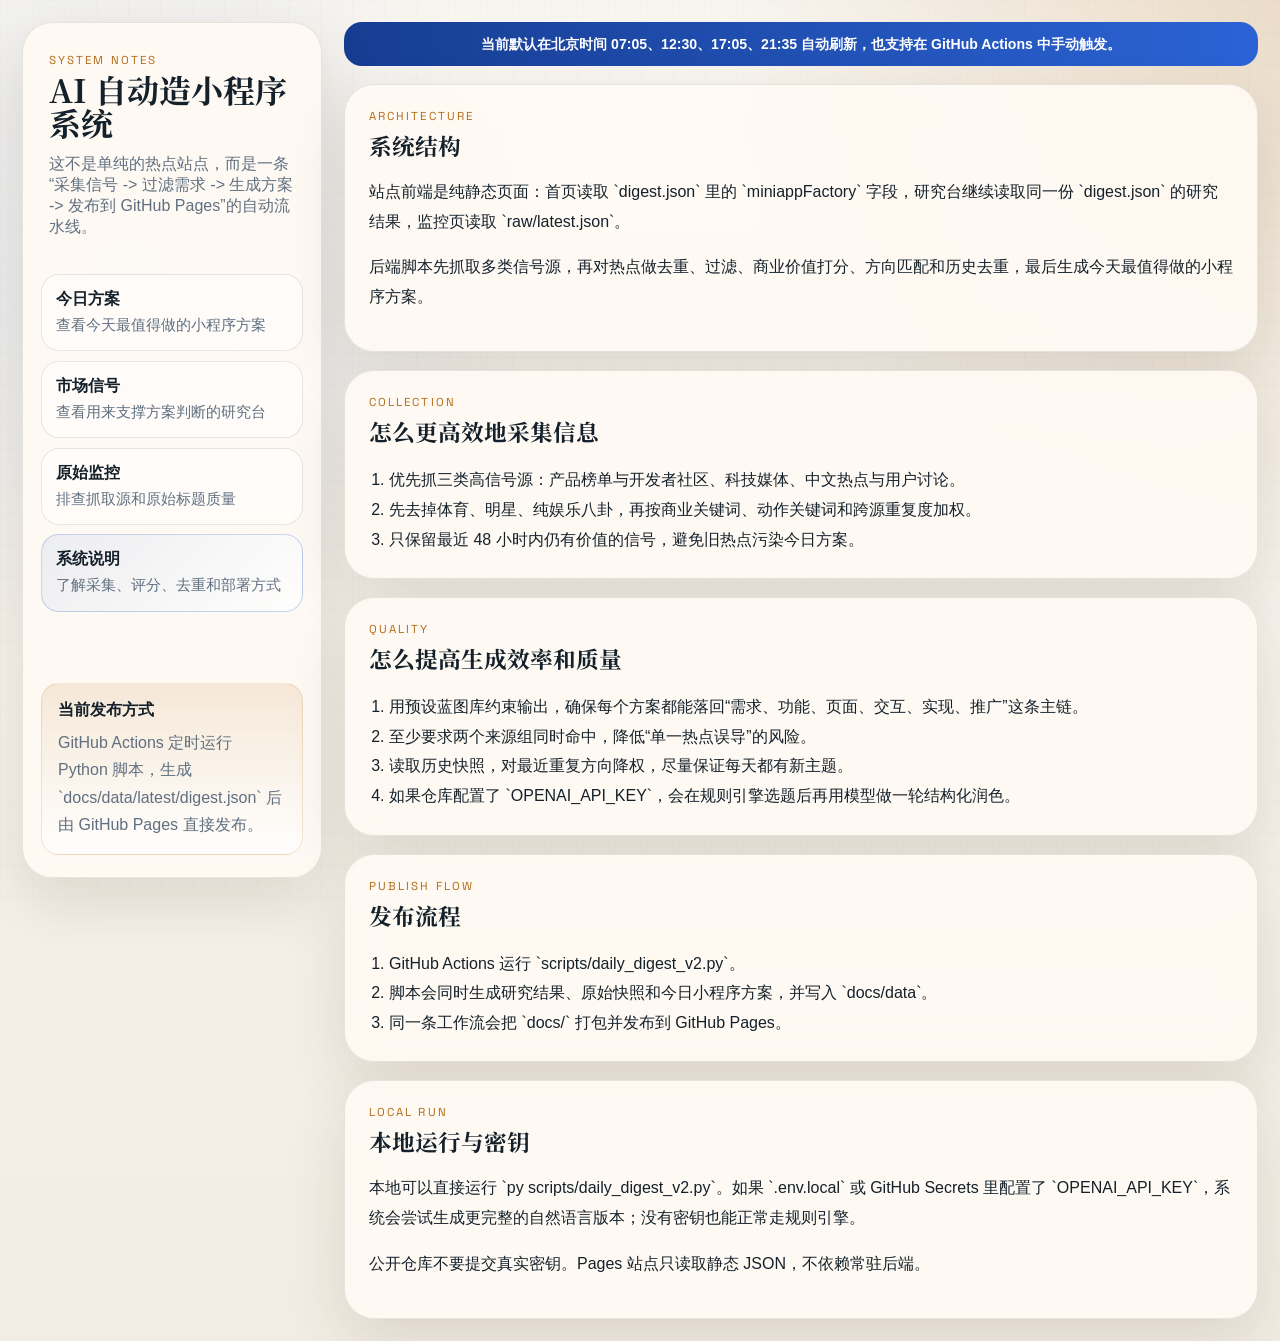
==== docs/about.html @ 127fc67e "feat: create daily miniapp factory site" ====
<!doctype html>
<html lang="zh-CN">
  <head>
    <meta charset="utf-8" />
    <meta name="viewport" content="width=device-width, initial-scale=1" />
    <title>系统说明 | AI 自动造小程序系统</title>
    <meta
      name="description"
      content="了解每日小程序方案系统的采集策略、质量控制、自动生成与 GitHub Pages 发布流程。"
    />
    <link rel="icon" href="./favicon.svg" type="image/svg+xml" />
    <link rel="preconnect" href="https://fonts.googleapis.com" />
    <link rel="preconnect" href="https://fonts.gstatic.com" crossorigin />
    <link
      href="https://fonts.googleapis.com/css2?family=Noto+Serif+SC:wght@600;700&family=IBM+Plex+Sans+SC:wght@400;500;600;700&family=Space+Grotesk:wght@500;700&display=swap"
      rel="stylesheet"
    />
    <link rel="stylesheet" href="./assets/app.css" />
  </head>
  <body data-page="about">
    <div class="app-shell">
      <aside class="app-sidebar">
        <div class="sidebar-brand">
          <p class="eyebrow">System Notes</p>
          <h1>AI 自动造小程序系统</h1>
          <p class="sidebar-copy">
            这不是单纯的热点站点，而是一条“采集信号 -> 过滤需求 -> 生成方案 -> 发布到 GitHub Pages”的自动流水线。
          </p>
        </div>

        <nav class="page-nav" aria-label="站点菜单">
          <a class="page-link" href="./index.html">
            <span class="page-link-title">今日方案</span>
            <span class="page-link-copy">查看今天最值得做的小程序方案</span>
          </a>
          <a class="page-link" href="./research.html">
            <span class="page-link-title">市场信号</span>
            <span class="page-link-copy">查看用来支撑方案判断的研究台</span>
          </a>
          <a class="page-link" href="./monitor.html">
            <span class="page-link-title">原始监控</span>
            <span class="page-link-copy">排查抓取源和原始标题质量</span>
          </a>
          <a class="page-link is-active" href="./about.html">
            <span class="page-link-title">系统说明</span>
            <span class="page-link-copy">了解采集、评分、去重和部署方式</span>
          </a>
        </nav>

        <section class="sidebar-note">
          <p class="sidebar-note-title">当前发布方式</p>
          <p class="sidebar-note-copy">
            GitHub Actions 定时运行 Python 脚本，生成 `docs/data/latest/digest.json` 后由 GitHub Pages 直接发布。
          </p>
        </section>
      </aside>

      <main class="app-main about-layout">
        <div class="update-banner">
          当前默认在北京时间 07:05、12:30、17:05、21:35 自动刷新，也支持在 GitHub Actions 中手动触发。
        </div>

        <section class="summary-card">
          <div class="section-head">
            <div>
              <p class="eyebrow">Architecture</p>
              <h3>系统结构</h3>
            </div>
          </div>
          <div class="about-copy">
            <p>
              站点前端是纯静态页面：首页读取 `digest.json` 里的 `miniappFactory` 字段，研究台继续读取同一份
              `digest.json` 的研究结果，监控页读取 `raw/latest.json`。
            </p>
            <p>
              后端脚本先抓取多类信号源，再对热点做去重、过滤、商业价值打分、方向匹配和历史去重，最后生成今天最值得做的小程序方案。
            </p>
          </div>
        </section>

        <section class="panel-card">
          <div class="section-head">
            <div>
              <p class="eyebrow">Collection</p>
              <h3>怎么更高效地采集信息</h3>
            </div>
          </div>
          <ol class="step-list">
            <li>优先抓三类高信号源：产品榜单与开发者社区、科技媒体、中文热点与用户讨论。</li>
            <li>先去掉体育、明星、纯娱乐八卦，再按商业关键词、动作关键词和跨源重复度加权。</li>
            <li>只保留最近 48 小时内仍有价值的信号，避免旧热点污染今日方案。</li>
          </ol>
        </section>

        <section class="panel-card">
          <div class="section-head">
            <div>
              <p class="eyebrow">Quality</p>
              <h3>怎么提高生成效率和质量</h3>
            </div>
          </div>
          <ol class="step-list">
            <li>用预设蓝图库约束输出，确保每个方案都能落回“需求、功能、页面、交互、实现、推广”这条主链。</li>
            <li>至少要求两个来源组同时命中，降低“单一热点误导”的风险。</li>
            <li>读取历史快照，对最近重复方向降权，尽量保证每天都有新主题。</li>
            <li>如果仓库配置了 `OPENAI_API_KEY`，会在规则引擎选题后再用模型做一轮结构化润色。</li>
          </ol>
        </section>

        <section class="panel-card">
          <div class="section-head">
            <div>
              <p class="eyebrow">Publish Flow</p>
              <h3>发布流程</h3>
            </div>
          </div>
          <ol class="step-list">
            <li>GitHub Actions 运行 `scripts/daily_digest_v2.py`。</li>
            <li>脚本会同时生成研究结果、原始快照和今日小程序方案，并写入 `docs/data`。</li>
            <li>同一条工作流会把 `docs/` 打包并发布到 GitHub Pages。</li>
          </ol>
        </section>

        <section class="panel-card">
          <div class="section-head">
            <div>
              <p class="eyebrow">Local Run</p>
              <h3>本地运行与密钥</h3>
            </div>
          </div>
          <div class="about-copy">
            <p>
              本地可以直接运行 `py scripts/daily_digest_v2.py`。如果 `.env.local` 或 GitHub Secrets 里配置了
              `OPENAI_API_KEY`，系统会尝试生成更完整的自然语言版本；没有密钥也能正常走规则引擎。
            </p>
            <p>
              公开仓库不要提交真实密钥。Pages 站点只读取静态 JSON，不依赖常驻后端。
            </p>
          </div>
        </section>
      </main>
    </div>
  </body>
</html>
---- docs/assets/app.css ----
:root {
  --bg: #f2ede4;
  --bg-deep: #e6ddcf;
  --paper: rgba(255, 250, 244, 0.92);
  --paper-strong: rgba(255, 250, 244, 0.98);
  --paper-soft: rgba(255, 255, 255, 0.58);
  --ink: #14212b;
  --muted: #607080;
  --line: rgba(20, 33, 43, 0.1);
  --line-strong: rgba(20, 33, 43, 0.18);
  --brand: #b36b17;
  --brand-soft: rgba(179, 107, 23, 0.12);
  --blue: #225fd1;
  --blue-soft: rgba(34, 95, 209, 0.1);
  --green: #0d7660;
  --green-soft: rgba(13, 118, 96, 0.12);
  --red: #b42318;
  --red-soft: rgba(180, 35, 24, 0.12);
  --navy: #132030;
  --navy-soft: rgba(19, 32, 48, 0.08);
  --shadow: 0 24px 60px rgba(64, 45, 15, 0.12);
  --radius-xl: 30px;
  --radius-lg: 24px;
  --radius-md: 18px;
  --radius-sm: 14px;
}

* {
  box-sizing: border-box;
}

html,
body {
  margin: 0;
  min-height: 100%;
}

body {
  color: var(--ink);
  font-family: "IBM Plex Sans SC", sans-serif;
  background:
    radial-gradient(circle at top right, rgba(179, 107, 23, 0.18), transparent 30%),
    radial-gradient(circle at left 10% top 20%, rgba(34, 95, 209, 0.08), transparent 26%),
    linear-gradient(180deg, rgba(255, 255, 255, 0.45), rgba(255, 255, 255, 0)),
    var(--bg);
}

body::before {
  content: "";
  position: fixed;
  inset: 0;
  pointer-events: none;
  opacity: 0.42;
  background-image:
    linear-gradient(rgba(20, 33, 43, 0.03) 1px, transparent 1px),
    linear-gradient(90deg, rgba(20, 33, 43, 0.03) 1px, transparent 1px);
  background-size: 32px 32px;
}

a,
button,
select {
  font: inherit;
}

a {
  color: inherit;
}

.hidden {
  display: none !important;
}

.eyebrow {
  margin: 0;
  color: var(--brand);
  font-family: "Space Grotesk", sans-serif;
  font-size: 0.72rem;
  letter-spacing: 0.18em;
  text-transform: uppercase;
}

.app-shell {
  position: relative;
  z-index: 1;
  display: grid;
  grid-template-columns: 300px minmax(0, 1fr);
  gap: 22px;
  max-width: 1640px;
  margin: 0 auto;
  padding: 22px;
}

.app-sidebar,
.summary-card,
.panel-card,
.signal-card,
.analyst-card,
.pulse-card,
.history-dialog {
  backdrop-filter: blur(18px);
  background: var(--paper);
  border: 1px solid var(--line);
  box-shadow: var(--shadow);
}

.app-sidebar {
  position: sticky;
  top: 22px;
  height: calc(100vh - 44px);
  border-radius: var(--radius-xl);
  padding: 22px 18px;
  display: flex;
  flex-direction: column;
  gap: 20px;
}

.sidebar-brand {
  padding: 8px 8px 0;
}

.sidebar-brand h1 {
  margin: 6px 0 10px;
  font-family: "Noto Serif SC", serif;
  font-size: 2rem;
  line-height: 1.02;
}

.sidebar-copy,
.sidebar-note-copy,
.section-hint,
.signal-copy,
.story-source,
.comment-role,
.lens-copy,
.pulse-copy,
.analyst-copy,
.history-entry-copy,
.hero-lead {
  color: var(--muted);
}

.page-nav {
  display: grid;
  gap: 10px;
}

.page-link {
  display: block;
  border: 1px solid var(--line);
  border-radius: 18px;
  padding: 14px;
  background: rgba(255, 255, 255, 0.45);
  text-decoration: none;
  transition: transform 160ms ease, border-color 160ms ease, background 160ms ease;
}

.page-link:hover,
.page-link.is-active {
  transform: translateY(-1px);
  border-color: rgba(34, 95, 209, 0.24);
  background: linear-gradient(135deg, rgba(34, 95, 209, 0.08), rgba(255, 255, 255, 0.75));
}

.page-link-title {
  display: block;
  font-weight: 700;
  margin-bottom: 4px;
}

.page-link-copy {
  display: block;
  color: var(--muted);
  line-height: 1.5;
  font-size: 0.92rem;
}

.sidebar-note {
  margin-top: auto;
  border-radius: 18px;
  padding: 16px;
  border: 1px solid rgba(179, 107, 23, 0.16);
  background: linear-gradient(180deg, rgba(179, 107, 23, 0.12), rgba(255, 255, 255, 0.76));
}

.sidebar-note-title {
  margin: 0 0 8px;
  font-weight: 700;
}

.sidebar-note-copy {
  margin: 0;
  line-height: 1.7;
}

.app-main {
  display: grid;
  gap: 18px;
}

.update-banner {
  min-height: 44px;
  display: flex;
  align-items: center;
  justify-content: center;
  border-radius: 18px;
  padding: 10px 18px;
  text-align: center;
  color: #fff;
  font-size: 0.88rem;
  font-weight: 700;
  background: linear-gradient(90deg, #173d92, #2b63d5);
}

.tab-strip {
  display: flex;
  flex-wrap: wrap;
  gap: 10px;
}

.tab-button {
  min-height: 42px;
  padding: 0 16px;
  border: 1px solid var(--line);
  border-radius: 999px;
  background: rgba(255, 255, 255, 0.72);
  cursor: pointer;
  transition: transform 160ms ease, border-color 160ms ease, background 160ms ease;
}

.tab-button:hover,
.tab-button.is-active {
  transform: translateY(-1px);
  border-color: rgba(34, 95, 209, 0.24);
  background: linear-gradient(135deg, rgba(34, 95, 209, 0.12), rgba(255, 255, 255, 0.82));
}

.main-header {
  display: flex;
  justify-content: space-between;
  gap: 18px;
  align-items: flex-start;
}

.hero-copy {
  max-width: 820px;
}

.main-title {
  margin: 6px 0 10px;
  font-family: "Noto Serif SC", serif;
  font-size: clamp(2rem, 3vw, 2.9rem);
  line-height: 1.1;
}

.hero-lead {
  margin: 0;
  font-size: 1rem;
  line-height: 1.85;
}

.header-actions {
  display: flex;
  align-items: center;
  gap: 10px;
  flex-wrap: wrap;
  justify-content: flex-end;
}

.ghost-button,
.status-pill,
.latest-pill,
.toggle-button,
.metric-chip {
  min-height: 44px;
  border-radius: 999px;
  padding: 0 16px;
  border: 1px solid var(--line);
  background: var(--paper-strong);
}

.ghost-button,
.toggle-button {
  cursor: pointer;
}

.ghost-button:hover,
.toggle-button:hover {
  border-color: var(--line-strong);
}

.status-pill,
.latest-pill,
.metric-chip {
  display: inline-flex;
  align-items: center;
  font-weight: 700;
}

.latest-pill {
  background: var(--green-soft);
  border-color: rgba(13, 118, 96, 0.2);
  color: var(--green);
}

.pulse-card,
.summary-card,
.panel-card,
.signal-card,
.analyst-card {
  border-radius: var(--radius-xl);
  padding: 24px;
}

.section-head {
  display: flex;
  justify-content: space-between;
  gap: 16px;
  align-items: flex-start;
}

.section-head h3 {
  margin: 6px 0 0;
  font-family: "Noto Serif SC", serif;
  font-size: 1.42rem;
}

.pulse-copy {
  margin: 18px 0 0;
  line-height: 1.8;
}

.pulse-grid {
  display: grid;
  grid-template-columns: repeat(4, minmax(0, 1fr));
  gap: 14px;
  margin-top: 20px;
}

.pulse-item,
.story-card,
.comment-card,
.linkage-item,
.monitor-card,
.history-entry {
  border-radius: 18px;
  border: 1px solid rgba(20, 33, 43, 0.08);
  background: rgba(255, 255, 255, 0.56);
  padding: 18px;
}

.pulse-item {
  background: linear-gradient(180deg, rgba(255, 255, 255, 0.76), rgba(255, 255, 255, 0.48));
}

.pulse-meta,
.story-header,
.comment-header,
.history-entry,
.story-footer,
.monitor-meta {
  display: flex;
  gap: 10px;
  align-items: center;
  flex-wrap: wrap;
}

.pulse-category,
.story-index,
.story-signal,
.comment-emotion,
.history-badge,
.linkage-index,
.monitor-count {
  min-height: 28px;
  display: inline-flex;
  align-items: center;
  padding: 0 12px;
  border-radius: 999px;
  font-size: 0.78rem;
  font-weight: 700;
}

.pulse-category,
.story-index,
.history-badge,
.linkage-index {
  background: rgba(20, 33, 43, 0.08);
}

.pulse-item h4,
.story-card h4,
.monitor-card h4 {
  margin: 14px 0 10px;
  font-size: 1.02rem;
  line-height: 1.5;
}

.pulse-item p,
.story-card p,
.comment-card p,
.monitor-card p {
  margin: 0;
  line-height: 1.72;
}

.story-meta {
  color: var(--muted);
  font-size: 0.9rem;
}

.overview-grid {
  display: grid;
  grid-template-columns: minmax(0, 1.15fr) minmax(340px, 0.85fr);
  gap: 18px;
}

.metric-inline {
  display: flex;
  gap: 8px;
  flex-wrap: wrap;
}

.metric-chip {
  min-height: 36px;
  padding: 0 14px;
  background: rgba(255, 255, 255, 0.62);
}

.summary-stack {
  display: grid;
  gap: 18px;
  margin-top: 18px;
}

.summary-block {
  border-radius: 20px;
  padding: 18px;
  border: 1px solid rgba(20, 33, 43, 0.08);
  background: rgba(255, 255, 255, 0.56);
}

.summary-label,
.metric-label,
.signal-label {
  display: block;
  color: var(--muted);
  font-size: 0.84rem;
}

.summary-block p {
  margin: 10px 0 0;
  line-height: 1.82;
}

.summary-meta-grid {
  display: grid;
  grid-template-columns: repeat(3, minmax(0, 1fr));
  gap: 14px;
}

.metric-card {
  border-radius: 18px;
  padding: 16px 18px;
  background: rgba(255, 255, 255, 0.62);
  border: 1px solid rgba(20, 33, 43, 0.08);
}

.metric-card strong {
  display: block;
  margin-top: 8px;
  font-size: 1rem;
}

.linkage-list {
  display: grid;
  gap: 14px;
  margin-top: 22px;
}

.linkage-item {
  display: grid;
  grid-template-columns: auto 1fr;
  gap: 14px;
  align-items: flex-start;
}

.linkage-item p {
  margin: 0;
  line-height: 1.78;
}

.signal-grid {
  display: grid;
  grid-template-columns: repeat(3, minmax(0, 1fr));
  gap: 16px;
}

.bullish-card {
  background: linear-gradient(180deg, rgba(13, 118, 96, 0.1), rgba(255, 255, 255, 0.88));
}

.bearish-card {
  background: linear-gradient(180deg, rgba(180, 35, 24, 0.1), rgba(255, 255, 255, 0.88));
}

.watch-card {
  background: linear-gradient(180deg, rgba(179, 107, 23, 0.1), rgba(255, 255, 255, 0.88));
}

.signal-copy {
  margin: 14px 0 0;
  line-height: 1.75;
}

.analyst-card {
  color: #f7efe2;
  background:
    radial-gradient(circle at top right, rgba(240, 191, 112, 0.14), transparent 24%),
    linear-gradient(135deg, rgba(18, 29, 42, 0.98), rgba(42, 58, 76, 0.98));
}

.analyst-card .eyebrow {
  color: #f0bf70;
}

.analyst-card .section-head h3,
.analyst-card .lens-copy,
.analyst-card .analyst-copy {
  color: inherit;
}

.analyst-copy {
  margin: 18px 0 0;
  line-height: 1.85;
}

.feed-grid {
  display: grid;
  grid-template-columns: minmax(0, 1.2fr) minmax(340px, 0.8fr);
  gap: 18px;
}

.stories-list,
.comments-list,
.source-list,
.monitor-grid,
.history-list {
  display: grid;
  gap: 14px;
  margin-top: 22px;
}

.stories-list--priority {
  align-content: start;
}

.story-card--priority {
  background: linear-gradient(180deg, rgba(34, 95, 209, 0.06), rgba(255, 255, 255, 0.58));
}

.is-bullish {
  background: var(--green-soft);
  color: var(--green);
}

.is-bearish {
  background: var(--red-soft);
  color: var(--red);
}

.is-watch {
  background: var(--brand-soft);
  color: var(--brand);
}

.story-source,
.comment-role,
.source-pill span:last-child {
  font-size: 0.9rem;
}

.story-footer,
.monitor-meta {
  justify-content: space-between;
  margin-top: 14px;
}

.story-link,
.raw-links a,
.history-entry-button,
.monitor-item a {
  color: var(--blue);
  font-weight: 700;
  text-decoration: none;
}

.story-link:hover,
.raw-links a:hover,
.history-entry-button:hover,
.monitor-item a:hover {
  text-decoration: underline;
}

.comments-list {
  grid-template-columns: repeat(2, minmax(0, 1fr));
}

.comment-name {
  font-weight: 700;
}

.source-list {
  grid-template-columns: repeat(auto-fit, minmax(200px, 1fr));
}

.source-pill {
  display: flex;
  justify-content: space-between;
  gap: 10px;
  align-items: center;
  padding: 16px;
  border-radius: 18px;
  border: 1px solid rgba(20, 33, 43, 0.08);
  background: rgba(255, 255, 255, 0.54);
  text-decoration: none;
}

.raw-links {
  display: flex;
  gap: 14px;
  margin-top: 18px;
  flex-wrap: wrap;
}

.monitor-grid {
  grid-template-columns: repeat(2, minmax(0, 1fr));
}

.monitor-card .monitor-title-row {
  display: flex;
  justify-content: space-between;
  gap: 14px;
  align-items: center;
}

.monitor-count {
  background: var(--blue-soft);
  color: var(--blue);
}

.monitor-list {
  margin: 18px 0 0;
  padding: 0;
  list-style: none;
  display: grid;
  gap: 10px;
}

.monitor-item {
  border-top: 1px dashed rgba(20, 33, 43, 0.12);
  padding-top: 10px;
}

.monitor-item:first-child {
  border-top: 0;
  padding-top: 0;
}

.history-modal {
  position: fixed;
  inset: 0;
  z-index: 40;
}

.history-backdrop {
  position: absolute;
  inset: 0;
  background: rgba(12, 20, 31, 0.52);
  backdrop-filter: blur(5px);
}

.history-dialog {
  position: relative;
  max-width: 760px;
  margin: 80px auto 0;
  border-radius: 28px;
  padding: 24px;
}

.history-entry {
  justify-content: space-between;
}

.history-entry-copy {
  flex: 1;
}

.history-entry-button {
  border: 0;
  background: transparent;
  cursor: pointer;
  padding: 0;
}

.about-layout {
  display: grid;
  gap: 18px;
}

.factory-score-grid,
.factory-grid {
  display: grid;
  gap: 18px;
}

.factory-score-grid {
  grid-template-columns: repeat(5, minmax(0, 1fr));
}

.factory-grid {
  grid-template-columns: repeat(2, minmax(0, 1fr));
}

.score-card,
.factory-card,
.stack-item {
  border-radius: 18px;
  border: 1px solid rgba(20, 33, 43, 0.08);
  background: rgba(255, 255, 255, 0.58);
}

.score-card {
  padding: 18px;
  display: grid;
  gap: 14px;
}

.score-card strong {
  font-size: 2rem;
  line-height: 1;
}

.card-list,
.stack-list,
.pill-list {
  margin-top: 22px;
}

.card-list,
.stack-list {
  display: grid;
  gap: 14px;
}

.card-list--compact {
  margin-top: 0;
}

.factory-card {
  padding: 18px;
}

.factory-card--compact {
  padding: 16px;
}

.factory-card h4 {
  margin: 14px 0 10px;
  font-size: 1.02rem;
  line-height: 1.5;
}

.factory-card p {
  margin: 0;
  line-height: 1.72;
}

.stack-item {
  display: grid;
  grid-template-columns: auto 1fr;
  gap: 14px;
  align-items: flex-start;
  padding: 16px 18px;
}

.stack-item p {
  margin: 0;
  line-height: 1.72;
}

.pill-list {
  display: flex;
  flex-wrap: wrap;
  gap: 10px;
}

.source-pill--static {
  cursor: default;
}

.source-pill--static:hover {
  text-decoration: none;
}

.about-copy p,
.step-list li {
  line-height: 1.85;
}

.step-list {
  margin: 18px 0 0;
  padding-left: 20px;
}

@media (max-width: 1320px) {
  .pulse-grid,
  .factory-score-grid {
    grid-template-columns: repeat(2, minmax(0, 1fr));
  }
}

@media (max-width: 1160px) {
  .app-shell,
  .overview-grid,
  .feed-grid,
  .signal-grid,
  .monitor-grid,
  .summary-meta-grid,
  .factory-grid {
    grid-template-columns: 1fr;
  }

  .app-sidebar {
    position: static;
    height: auto;
  }
}

@media (max-width: 860px) {
  .comments-list,
  .pulse-grid,
  .factory-score-grid {
    grid-template-columns: 1fr;
  }
}

@media (max-width: 760px) {
  .app-shell {
    padding: 14px;
  }

  .pulse-card,
  .summary-card,
  .panel-card,
  .signal-card,
  .analyst-card,
  .history-dialog {
    padding: 18px;
  }

  .main-header,
  .section-head {
    flex-direction: column;
    align-items: stretch;
  }

  .header-actions {
    justify-content: flex-start;
  }
}
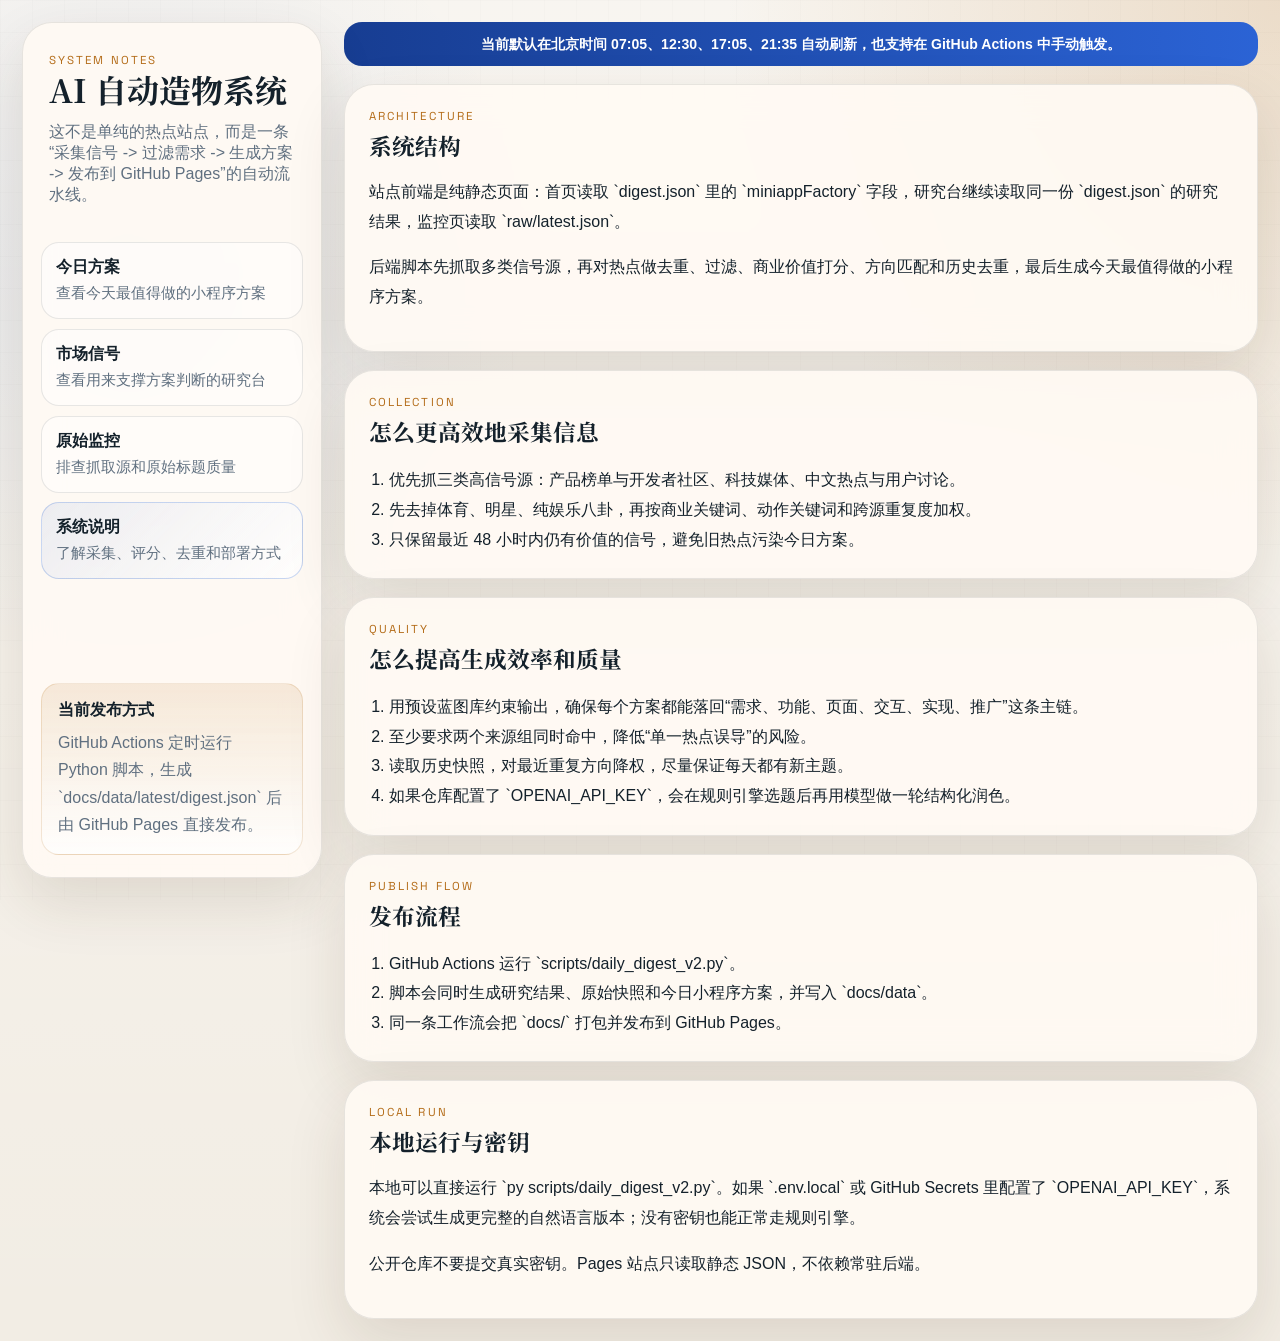
==== commit e75a2599: "feat: pivot site to daily creation board" ====
--- a/docs/about.html
+++ b/docs/about.html
@@ -3,7 +3,7 @@
   <head>
     <meta charset="utf-8" />
     <meta name="viewport" content="width=device-width, initial-scale=1" />
-    <title>系统说明 | AI 自动造小程序系统</title>
+    <title>系统说明 | AI 自动造物系统</title>
     <meta
       name="description"
       content="了解每日小程序方案系统的采集策略、质量控制、自动生成与 GitHub Pages 发布流程。"
@@ -22,7 +22,7 @@
       <aside class="app-sidebar">
         <div class="sidebar-brand">
           <p class="eyebrow">System Notes</p>
-          <h1>AI 自动造小程序系统</h1>
+          <h1>AI 自动造物系统</h1>
           <p class="sidebar-copy">
             这不是单纯的热点站点，而是一条“采集信号 -> 过滤需求 -> 生成方案 -> 发布到 GitHub Pages”的自动流水线。
           </p>
--- a/docs/assets/app.css
+++ b/docs/assets/app.css
@@ -776,6 +776,73 @@
   line-height: 1.72;
 }
 
+.creation-card {
+  padding: 22px;
+}
+
+.creation-head h3 {
+  margin: 8px 0 8px;
+  font-size: 1.48rem;
+}
+
+.creation-metrics {
+  justify-content: flex-end;
+}
+
+.creation-grid {
+  display: grid;
+  grid-template-columns: repeat(2, minmax(0, 1fr));
+  gap: 18px;
+  margin-top: 18px;
+}
+
+.creation-column {
+  display: grid;
+  gap: 12px;
+}
+
+.creation-delivery {
+  margin-top: 0;
+}
+
+.creation-source-list {
+  display: grid;
+  gap: 14px;
+  grid-template-columns: repeat(auto-fit, minmax(220px, 1fr));
+  margin-top: 18px;
+}
+
+.section-mini-title {
+  margin: 0;
+  font-size: 0.96rem;
+  font-weight: 700;
+  letter-spacing: 0.02em;
+}
+
+.prompt-block {
+  margin-top: 18px;
+}
+
+.prompt-toolbar {
+  display: flex;
+  justify-content: space-between;
+  gap: 14px;
+  align-items: center;
+}
+
+.prompt-box {
+  margin: 14px 0 0;
+  padding: 18px;
+  border-radius: 18px;
+  border: 1px solid rgba(20, 33, 43, 0.08);
+  background: rgba(255, 255, 255, 0.68);
+  white-space: pre-wrap;
+  word-break: break-word;
+  line-height: 1.72;
+  font-family: "IBM Plex Sans SC", sans-serif;
+  font-size: 0.95rem;
+}
+
 .stack-item {
   display: grid;
   grid-template-columns: auto 1fr;
@@ -827,7 +894,8 @@
   .signal-grid,
   .monitor-grid,
   .summary-meta-grid,
-  .factory-grid {
+  .factory-grid,
+  .creation-grid {
     grid-template-columns: 1fr;
   }
 
@@ -868,4 +936,9 @@
   .header-actions {
     justify-content: flex-start;
   }
-}
+
+  .creation-metrics,
+  .prompt-toolbar {
+    justify-content: flex-start;
+  }
+}
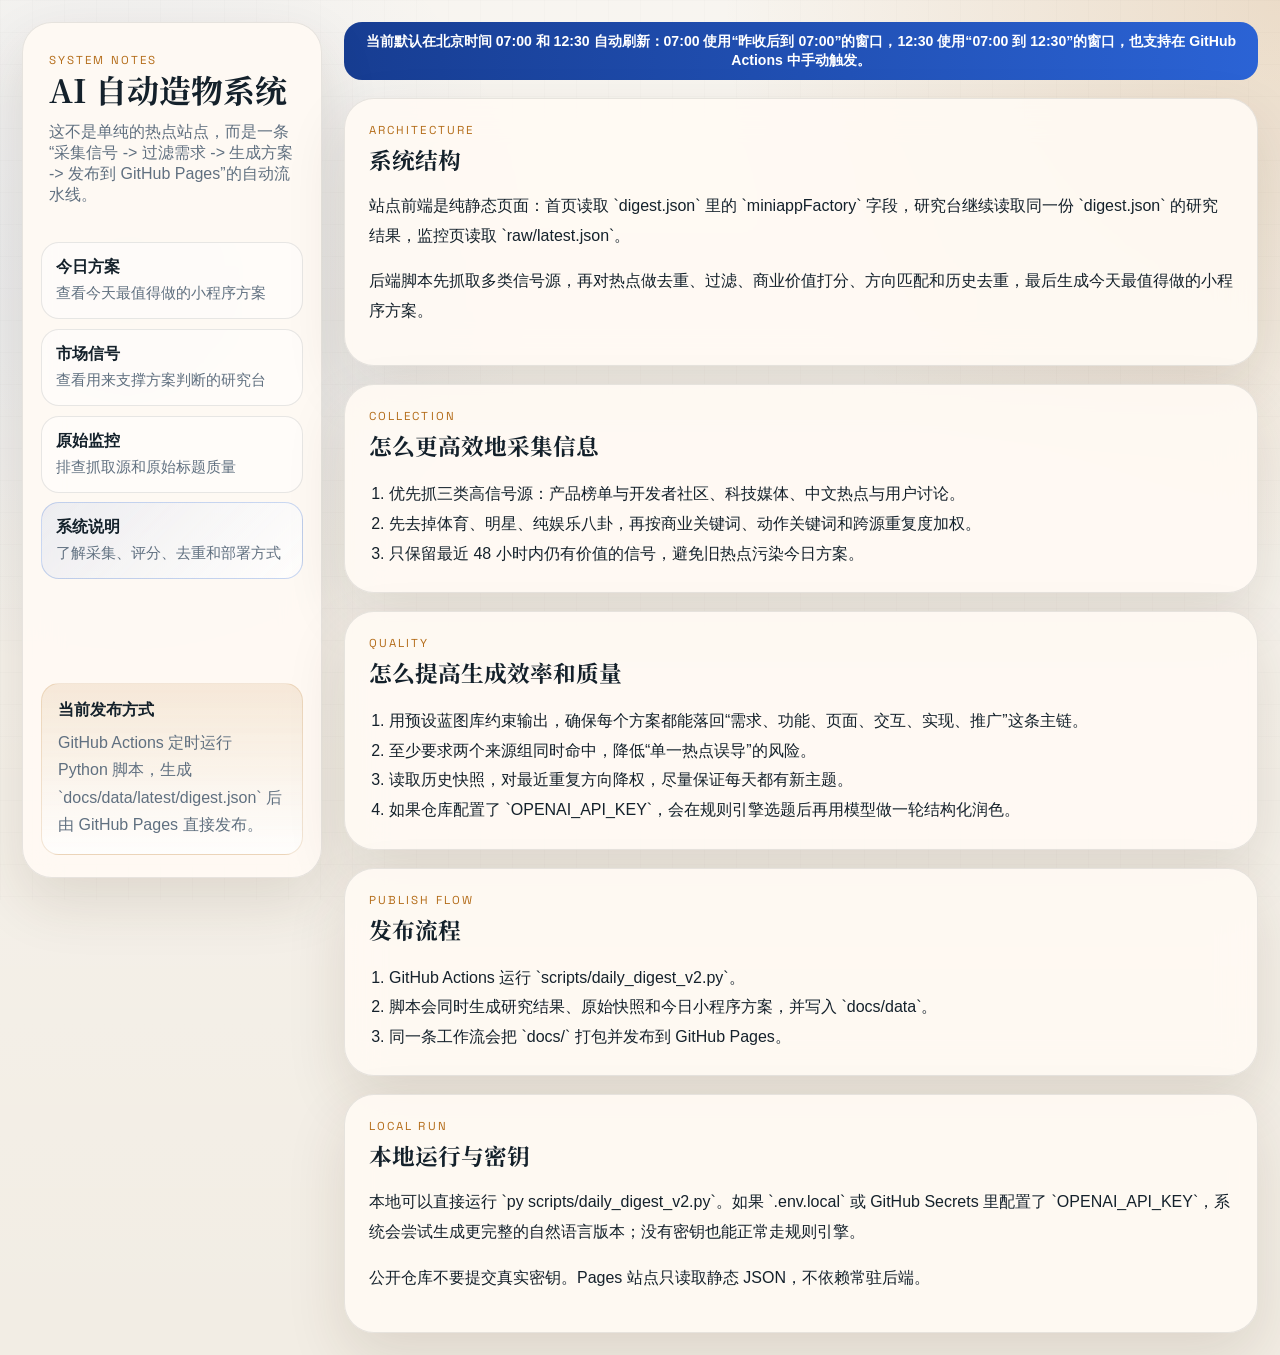
==== commit c562c23f: "fix: align digest windows to 7 and 12:30" ====
--- a/docs/about.html
+++ b/docs/about.html
@@ -57,7 +57,7 @@
 
       <main class="app-main about-layout">
         <div class="update-banner">
-          当前默认在北京时间 07:05、12:30、17:05、21:35 自动刷新，也支持在 GitHub Actions 中手动触发。
+          当前默认在北京时间 07:00 和 12:30 自动刷新：07:00 使用“昨收后到 07:00”的窗口，12:30 使用“07:00 到 12:30”的窗口，也支持在 GitHub Actions 中手动触发。
         </div>
 
         <section class="summary-card">
